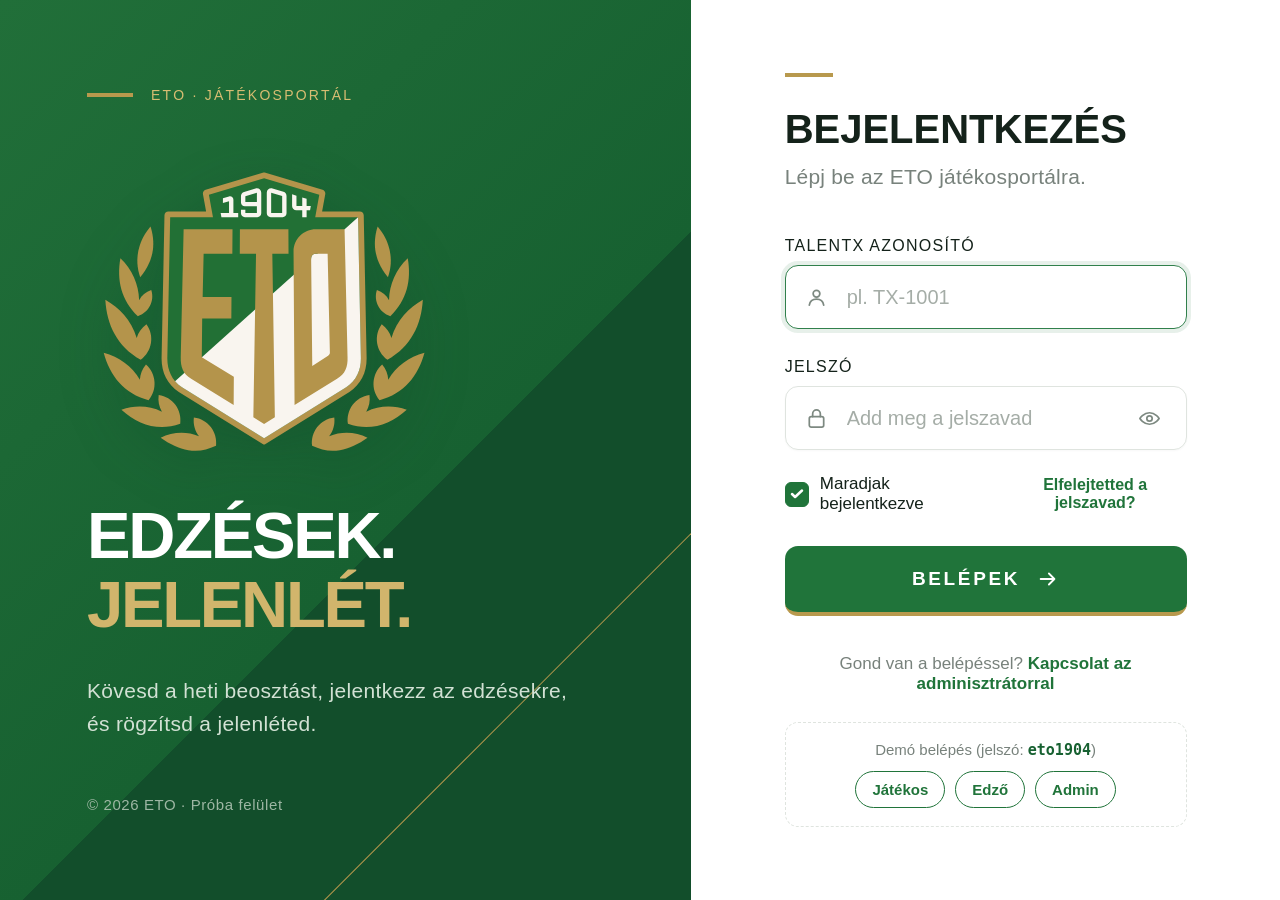
==== app.html @ d45798a1 "Add ETO player portal demo Static demo built on the provided login screen: TalentX login with player" ====
<!doctype html>
<html lang="hu">
  <head>
    <meta charset="utf-8" />
    <meta name="viewport" content="width=device-width, initial-scale=1" />
    <meta name="theme-color" content="#176131" />
    <title>ETO Játékosportál</title>
    <link rel="stylesheet" href="styles.css" />
    <link rel="stylesheet" href="app.css" />
  </head>
  <body class="app-body">
    <header class="topbar">
      <a class="topbar-brand" href="app.html">
        <img src="public/assets/eto-badge.svg" alt="ETO címer" />
        <span>JÁTÉKOSPORTÁL</span>
      </a>
      <div class="topbar-user">
        <div class="topbar-who">
          <strong id="user-name"></strong>
          <span id="user-role" class="role-chip"></span>
        </div>
        <button class="ghost-button" id="logout" type="button">Kijelentkezés</button>
      </div>
    </header>
    <main class="app-main" id="app"></main>
    <dialog class="feedback-dialog" id="feedback-dialog"></dialog>
    <div class="toast" id="toast" role="status" aria-live="polite"></div>
    <script src="data.js"></script>
    <script src="app.js"></script>
  </body>
</html>
---- styles.css ----
@font-face{font-family:FuturaDisplay;src:url("public/assets/fonts/futura-display-xbd.otf") format("opentype");font-weight:800;font-display:swap}
@font-face{font-family:FuturaDisplay;src:url("public/assets/fonts/futura-display-bold.otf") format("opentype");font-weight:700;font-display:swap}
@font-face{font-family:FuturaPT;src:url("public/assets/fonts/futura-pt-book.otf") format("opentype");font-weight:400;font-display:swap}
:root{font-family:FuturaPT,"Trebuchet MS",sans-serif;color:#14221a;background:#f5f5f0;font-synthesis:none;text-rendering:optimizeLegibility;--green:#176131;--green-bright:#20743a;--gold:#b8994d;--muted:#78827c;--line:#dfe4df}
*{box-sizing:border-box}body{margin:0;min-width:320px;min-height:100vh}.login-layout{display:grid;grid-template-columns:54% 46%;min-height:100vh;background:#fff}.brand-panel{position:relative;display:flex;flex-direction:column;justify-content:space-between;overflow:hidden;padding:clamp(34px,6.8vw,88px);color:white;background:linear-gradient(135deg,#216f39 0%,#176131 58%,#124e2b 58%);isolation:isolate}.brand-panel:after{position:absolute;z-index:-1;content:"";width:145%;height:1px;left:-15%;bottom:8%;background:var(--gold);transform:rotate(-45deg);transform-origin:center}.brand-top{display:flex;align-items:center;gap:18px;color:#d8bd72;font-family:FuturaDisplay,sans-serif;font-size:14px;letter-spacing:.16em}.gold-rule{display:block;width:46px;height:4px;background:var(--gold);flex:none}.brand-copy{margin:auto 0;max-width:690px}.crest{display:block;width:min(430px,73%);height:auto;max-height:380px;object-fit:contain;margin:0 0 24px -4px;filter:drop-shadow(0 14px 24px #103e2a44)}.brand-copy h1{margin:0;font-family:FuturaDisplay,sans-serif;font-weight:800;font-size:clamp(42px,5.1vw,76px);line-height:1.06;letter-spacing:-.035em}.brand-copy h1 span{color:#d1b56c}.brand-copy p{margin:36px 0 0;color:#d2e1d4;font-size:21px;line-height:1.55;letter-spacing:.015em}.brand-footer{color:#9eb7a4;font-size:15px;letter-spacing:.04em}.form-panel{display:flex;align-items:center;justify-content:center;padding:64px clamp(42px,7.3vw,140px);background:#fff}.form-wrap{width:min(100%,560px)}.form-wrap>.gold-rule{width:48px;height:4px;margin-bottom:30px}.form-wrap h2{margin:0;font-family:FuturaDisplay,sans-serif;font-size:40px;line-height:1.1;font-weight:800}.intro{margin:14px 0 48px;color:var(--muted);font-size:21px;letter-spacing:.01em}.form-wrap form>label:not(.remember){display:block;margin:0 0 10px;font-family:FuturaDisplay,sans-serif;font-size:16px;letter-spacing:.08em}.password-label{margin-top:29px!important}.input-shell{height:64px;display:flex;align-items:center;gap:17px;padding:0 19px;border:1.5px solid var(--line);border-radius:13px;box-shadow:0 1px 2px #13251a08;transition:border-color .18s,box-shadow .18s}.input-shell:focus-within,.input-shell.focused{border-color:#31804c;box-shadow:0 0 0 4px #2b7a411c}.field-icon,.visibility-toggle svg{width:23px;height:23px;fill:none;stroke:#7d8981;stroke-width:1.8;stroke-linecap:round;stroke-linejoin:round;flex:none}.input-shell input{width:100%;min-width:0;border:0;outline:0;background:transparent;color:#1b2a20;font:400 20px FuturaPT,sans-serif}.input-shell input::placeholder{color:#a5ada7}.visibility-toggle{display:grid;place-items:center;padding:6px;border:0;background:transparent;cursor:pointer}.visibility-toggle:hover svg{stroke:var(--green)}.options-row{display:flex;justify-content:space-between;align-items:center;gap:12px;margin:23px 0 31px}.remember{display:flex;align-items:center;gap:11px;cursor:pointer;font-size:17px}.remember input{position:absolute;width:1px;height:1px;opacity:0}.checkmark{display:grid;place-items:center;width:25px;height:25px;border-radius:6px;background:#fff;border:1.5px solid #cbd4cd}.remember input:checked+.checkmark{background:var(--green-bright);border-color:var(--green-bright)}.checkmark svg{width:16px;height:16px;fill:none;stroke:#fff;stroke-width:2.5;stroke-linecap:round;stroke-linejoin:round;opacity:0}.remember input:checked+.checkmark svg{opacity:1}.remember input:focus-visible+.checkmark{outline:3px solid #20743a55;outline-offset:2px}.text-link{padding:3px 0;color:var(--green-bright);font:700 16px FuturaPT,sans-serif;border:0;background:transparent;cursor:pointer}.text-link:hover,.support a:hover{text-decoration:underline}.submit-button{display:flex;align-items:center;justify-content:center;gap:17px;width:100%;min-height:70px;border:0;border-radius:13px;border-bottom:4px solid var(--gold);background:var(--green-bright);color:#fff;font:700 19px FuturaDisplay,sans-serif;letter-spacing:.14em;cursor:pointer;transition:filter .15s,transform .15s}.submit-button:hover{filter:brightness(1.07)}.submit-button:active{transform:translateY(2px)}.submit-button svg{width:22px;height:22px;fill:none;stroke:currentColor;stroke-width:2;stroke-linecap:round;stroke-linejoin:round}.support{margin:38px 0 0;text-align:center;color:var(--muted);font-size:17px}.support a{color:var(--green-bright);font-weight:700;text-decoration:none}.status-message{min-height:0;margin:0;color:var(--green);font-size:15px;text-align:center}.status-message:not(:empty){margin-top:15px}
@media(max-width:850px){.login-layout{display:flex;flex-direction:column;background:#f5f5f0}.brand-panel{height:365px;min-height:365px;align-items:center;justify-content:flex-start;padding:34px 20px;background:linear-gradient(135deg,#216f39 0%,#176131 57%,#124e2b 57%)}.brand-panel:after{bottom:-14%;left:-26%;width:160%}.brand-top,.brand-footer,.brand-copy h1,.brand-copy p{display:none}.brand-copy{margin:0;display:flex;justify-content:center;width:100%}.crest{width:min(255px,57vw);height:255px;margin:2px 0 0;object-fit:contain}.form-panel{position:relative;display:block;margin:-74px 20px 42px;padding:48px clamp(28px,7vw,68px) 42px;border-radius:28px;box-shadow:0 18px 52px #17271b16}.form-wrap{max-width:none}.form-wrap>.gold-rule{width:92px;height:5px;margin-bottom:40px}.form-wrap h2{font-size:48px}.intro{margin:16px 0 52px;font-size:clamp(18px,4.2vw,25px)}.form-wrap form>label:not(.remember){font-size:20px;margin-bottom:13px}.password-label{margin-top:41px!important}.input-shell{height:76px;border-radius:19px;padding:0 23px;gap:22px}.field-icon{width:28px;height:28px}.input-shell input{font-size:clamp(20px,4.5vw,26px)}.visibility-toggle svg{width:29px;height:29px}.options-row{margin:34px 0 42px}.remember{font-size:22px;gap:14px}.checkmark{width:32px;height:32px;border-radius:8px}.text-link{font-size:clamp(17px,4.4vw,23px)}.submit-button{min-height:82px;border-radius:21px;font-size:24px}.support{margin-top:47px;font-size:clamp(18px,4.4vw,24px)}}
@media(max-width:480px){.brand-panel{height:320px;min-height:320px}.crest{height:228px}.form-panel{margin:-55px 16px 28px;padding:36px 22px 34px;border-radius:26px}.form-wrap>.gold-rule{margin-bottom:31px}.form-wrap h2{font-size:42px}.intro{margin:12px 0 36px}.password-label{margin-top:32px!important}.input-shell{height:66px;padding:0 16px;gap:14px}.field-icon{width:24px;height:24px}.options-row{margin:27px 0 32px}.remember{font-size:18px;gap:10px}.checkmark{width:27px;height:27px}.submit-button{min-height:70px;font-size:21px}.support{margin-top:34px}.desktop-break{display:none}}
@media(prefers-reduced-motion:reduce){*,*:before,*:after{scroll-behavior:auto!important;transition:none!important}}
.brand-mobile-label{display:none}
@media(max-width:850px){.brand-mobile-label{display:block;margin-top:0;color:#d8bd72;font-family:FuturaDisplay,sans-serif;font-size:17px;letter-spacing:.18em}.crest{margin-bottom:8px}}
@media(max-width:480px){.options-row{flex-wrap:wrap}.remember{font-size:17px}.text-link{font-size:16px}}
.status-message.is-error{color:#b6412c}
.demo-box{margin-top:28px;padding:18px 20px;border:1.5px dashed var(--line);border-radius:13px;text-align:center}.demo-box p{margin:0 0 12px;font-size:15px;color:var(--muted)}.demo-box code{color:var(--green);font-weight:700}.demo-chips{display:flex;justify-content:center;gap:10px;flex-wrap:wrap}.demo-chips button{padding:9px 16px;border:1.5px solid var(--green-bright);border-radius:999px;background:#fff;color:var(--green-bright);font:700 15px FuturaPT,sans-serif;cursor:pointer}.demo-chips button:hover{background:var(--green-bright);color:#fff}
---- app.css ----
.app-body {
  background: #f5f5f0;
  color: #14221a;
}

/* Top bar */
.topbar {
  position: sticky;
  top: 0;
  z-index: 10;
  display: flex;
  align-items: center;
  justify-content: space-between;
  gap: 16px;
  padding: 10px clamp(16px, 4vw, 48px);
  background: linear-gradient(135deg, #216f39 0%, #176131 70%, #124e2b 70%);
  border-bottom: 3px solid var(--gold);
  color: #fff;
}
.topbar-brand {
  display: flex;
  align-items: center;
  gap: 12px;
  color: #d8bd72;
  font-family: FuturaDisplay, sans-serif;
  font-size: 14px;
  letter-spacing: 0.16em;
  text-decoration: none;
}
.topbar-brand img {
  width: 54px;
  height: auto;
}
.topbar-user {
  display: flex;
  align-items: center;
  gap: 16px;
}
.topbar-who {
  text-align: right;
}
.topbar-who strong {
  display: block;
  font-size: 16px;
}
.role-chip {
  display: inline-block;
  margin-top: 3px;
  padding: 2px 9px;
  border-radius: 999px;
  background: #ffffff1f;
  color: #e9d9a8;
  font-size: 12px;
  letter-spacing: 0.08em;
  text-transform: uppercase;
}
.ghost-button {
  padding: 8px 14px;
  border: 1.5px solid #ffffff59;
  border-radius: 10px;
  background: transparent;
  color: #fff;
  font: 700 14px FuturaPT, sans-serif;
  cursor: pointer;
}
.ghost-button:hover {
  background: #ffffff1a;
}

/* Page */
.app-main {
  max-width: 1040px;
  margin: 0 auto;
  padding: 36px clamp(16px, 4vw, 40px) 48px;
}
.page-head h1 {
  margin: 16px 0 6px;
  font-family: FuturaDisplay, sans-serif;
  font-size: clamp(30px, 4vw, 42px);
  font-weight: 800;
  letter-spacing: -0.02em;
}
.page-head p {
  margin: 0;
  color: var(--muted);
  font-size: 18px;
}
.tiles {
  display: grid;
  grid-template-columns: repeat(3, 1fr);
  gap: 12px;
  margin: 28px 0 8px;
}
.tile {
  padding: 16px 18px;
  border: 1.5px solid var(--line);
  border-radius: 14px;
  background: #fff;
}
.tile span {
  display: block;
  color: var(--muted);
  font-size: 14px;
}
.tile strong {
  display: block;
  margin-top: 4px;
  font-family: FuturaDisplay, sans-serif;
  font-size: 24px;
  color: var(--green);
}
.notice {
  display: flex;
  align-items: center;
  gap: 12px;
  margin: 18px 0 0;
  color: var(--muted);
  font-size: 15px;
}
.notice .gold-rule {
  width: 24px;
  height: 3px;
}
.day-group h2 {
  margin: 32px 0 12px;
  color: var(--green);
  font-family: FuturaDisplay, sans-serif;
  font-size: 14px;
  letter-spacing: 0.12em;
  text-transform: uppercase;
}
.empty {
  margin: 8px 0;
  color: var(--muted);
}
.app-footer {
  margin-top: 48px;
  color: var(--muted);
  font-size: 14px;
  text-align: center;
}
.app-footer .text-link {
  font-size: 14px;
}

/* Training cards */
.training-card,
.staff-card summary {
  display: grid;
  grid-template-columns: 72px 1fr auto;
  gap: 18px;
  align-items: center;
}
.training-card,
.staff-card {
  margin-bottom: 12px;
  padding: 16px 20px;
  border: 1.5px solid var(--line);
  border-radius: 16px;
  background: #fff;
}
.training-card.is-live,
.staff-card.is-live {
  border-color: #31804c;
  box-shadow: 0 0 0 4px #2b7a411c;
}
.training-card.is-past {
  background: #fbfbf8;
}
.tc-time strong {
  display: block;
  font-family: FuturaDisplay, sans-serif;
  font-size: 22px;
}
.tc-time span {
  color: var(--muted);
  font-size: 15px;
}
.tc-body {
  min-width: 0;
}
.tc-body h3 {
  margin: 0;
  font-family: FuturaDisplay, sans-serif;
  font-size: 18px;
}
.tc-body p {
  margin: 3px 0 0;
  color: var(--muted);
  font-size: 15px;
}
.tc-body .tc-note {
  color: var(--green);
  font-weight: 700;
}
.tc-body .tc-note.is-gold {
  color: #8a6d22;
}
.live-dot {
  display: inline-flex;
  align-items: center;
  gap: 6px;
  margin-left: 6px;
  color: #c0392b;
  font: 700 12px FuturaPT, sans-serif;
  letter-spacing: 0.08em;
  text-transform: uppercase;
  vertical-align: middle;
}
.live-dot::before {
  content: "";
  width: 8px;
  height: 8px;
  border-radius: 50%;
  background: currentColor;
  animation: pulse 1.4s infinite;
}
@keyframes pulse {
  50% {
    opacity: 0.3;
  }
}

/* Buttons & chips */
.btn {
  display: inline-flex;
  align-items: center;
  justify-content: center;
  gap: 8px;
  min-height: 46px;
  padding: 0 20px;
  border: 0;
  border-bottom: 3px solid var(--gold);
  border-radius: 12px;
  background: var(--green-bright);
  color: #fff;
  font: 700 14px FuturaDisplay, sans-serif;
  letter-spacing: 0.12em;
  white-space: nowrap;
  cursor: pointer;
}
.btn:hover {
  filter: brightness(1.07);
}
.btn-secondary {
  border: 1.5px solid var(--green-bright);
  background: #fff;
  color: var(--green-bright);
}
.btn:disabled {
  border-bottom-color: #d3d9d4;
  background: #e7ebe7;
  color: #8c968f;
  cursor: not-allowed;
  filter: none;
}
.chip {
  display: inline-flex;
  align-items: center;
  gap: 6px;
  padding: 5px 12px;
  border-radius: 999px;
  background: #eaf3ec;
  color: var(--green);
  font-size: 14px;
  font-weight: 700;
  white-space: nowrap;
}
.chip-muted {
  background: #f0f0ec;
  color: var(--muted);
}
.chip-gold {
  background: #f6efdb;
  color: #8a6d22;
}
.chip-red {
  background: #fbe9e5;
  color: #b6412c;
}
.chip-live {
  background: #20743a;
  color: #fff;
}

/* Staff cards */
.staff-card {
  padding: 0;
}
.staff-card summary {
  grid-template-columns: 72px 1fr auto 22px;
  padding: 16px 20px;
  cursor: pointer;
  list-style: none;
}
.staff-card summary::-webkit-details-marker {
  display: none;
}
.chevron {
  width: 22px;
  height: 22px;
  fill: none;
  stroke: var(--muted);
  stroke-width: 2;
  stroke-linecap: round;
  stroke-linejoin: round;
  transition: transform 0.2s;
}
.staff-card[open] .chevron {
  transform: rotate(180deg);
}
.sc-stats {
  display: flex;
  align-items: center;
  gap: 16px;
  color: var(--muted);
  font-size: 15px;
}
.sc-stat {
  display: inline-flex;
  align-items: center;
  gap: 6px;
  white-space: nowrap;
}
.sc-stat strong {
  color: #14221a;
}
.team-tag {
  display: inline-block;
  margin-right: 8px;
  padding: 1px 8px;
  border-radius: 6px;
  background: #f6efdb;
  color: #8a6d22;
  font-size: 13px;
  font-weight: 700;
}
.sc-detail {
  display: grid;
  grid-template-columns: 1fr 1.3fr;
  gap: 28px;
  padding: 4px 20px 20px;
  border-top: 1.5px solid var(--line);
}
.sc-detail h4 {
  margin: 18px 0 10px;
  font-family: FuturaDisplay, sans-serif;
  font-size: 13px;
  letter-spacing: 0.1em;
  text-transform: uppercase;
}
.roster,
.comments,
.uploads {
  margin: 0;
  padding: 0;
  list-style: none;
}
.roster li {
  display: flex;
  align-items: center;
  justify-content: space-between;
  gap: 10px;
  padding: 7px 0;
  border-bottom: 1px solid #eef0ec;
  font-size: 15px;
}
.roster .chip {
  font-size: 13px;
  padding: 3px 10px;
}
.avg-list {
  display: grid;
  gap: 10px;
  margin-bottom: 16px;
}
.avg-row {
  display: grid;
  grid-template-columns: 1fr 90px 110px;
  gap: 10px;
  align-items: center;
  font-size: 14px;
}
.avg-row strong {
  font-size: 13px;
  color: var(--green);
}
.avg-bar {
  height: 8px;
  border-radius: 99px;
  background: #eef0ec;
  overflow: hidden;
}
.avg-bar i {
  display: block;
  height: 100%;
  border-radius: inherit;
  background: var(--green-bright);
}
.comment {
  display: flex;
  gap: 12px;
  padding: 10px 0;
  border-top: 1px solid #eef0ec;
  font-size: 15px;
}
.comment span {
  color: var(--muted);
  font-size: 13px;
}
.comment p {
  margin: 4px 0 0;
}

/* Faces */
.face .eye {
  fill: var(--face-fg);
  transition: rx 0.25s, ry 0.25s, fill 0.25s;
}
.face .mouth {
  fill: none;
  stroke: var(--face-fg);
  stroke-width: 9;
  stroke-linecap: round;
  transition: d 0.25s, stroke 0.25s;
}
.face-xs {
  width: 30px;
  height: 21px;
  flex: none;
}
.face-lg {
  width: min(220px, 60vw);
  height: auto;
}

/* Feedback dialog */
.feedback-dialog {
  width: min(440px, calc(100vw - 24px));
  max-height: calc(100vh - 24px);
  padding: 0;
  border: 0;
  border-radius: 28px;
  background: var(--mood-bg, #fff);
  color: #14221a;
  box-shadow: 0 30px 80px #0f2a1a40;
  transition: background 0.3s;
}
.feedback-dialog::backdrop {
  background: #0f2a1a99;
}
.fb-form {
  display: flex;
  flex-direction: column;
  gap: 16px;
  padding: 22px 26px 26px;
}
.fb-top {
  display: flex;
  align-items: center;
  gap: 10px;
  color: #3e4b43;
  font-size: 15px;
}
.fb-close {
  display: grid;
  place-items: center;
  padding: 4px;
  border: 0;
  background: transparent;
  cursor: pointer;
}
.fb-close svg {
  width: 22px;
  height: 22px;
  fill: none;
  stroke: currentColor;
  stroke-width: 2;
  stroke-linecap: round;
  stroke-linejoin: round;
}
.fb-form h2 {
  margin: 4px 0 0;
  font-family: FuturaDisplay, sans-serif;
  font-size: 32px;
  font-weight: 800;
  line-height: 1.1;
  text-align: center;
}
.fb-face {
  display: grid;
  justify-items: center;
}
.fb-mood-label {
  margin: 4px 0 0;
  color: var(--mood-fg);
  font-family: FuturaDisplay, sans-serif;
  font-size: 24px;
  transition: color 0.25s;
}
.fb-question {
  display: grid;
  gap: 6px;
  font-size: 15px;
}
.fb-question output {
  color: var(--green);
  font-weight: 700;
  font-size: 14px;
}
.fb-form textarea {
  width: 100%;
  padding: 12px 14px;
  border: 1.5px solid #00000014;
  border-radius: 12px;
  background: #ffffffcc;
  font: 400 16px FuturaPT, sans-serif;
  resize: vertical;
}
.fb-anon {
  display: flex;
  align-items: center;
  gap: 10px;
  font-size: 15px;
  cursor: pointer;
}
.fb-anon input {
  width: 18px;
  height: 18px;
  accent-color: var(--green-bright);
}
.fb-form .submit-button {
  min-height: 60px;
  font-size: 17px;
  border-radius: 14px;
}
.fb-deadline {
  margin: -6px 0 0;
  color: #5d6a62;
  font-size: 13px;
  text-align: center;
}

/* Range slider */
.range {
  --range-fg: var(--mood-fg, var(--green-bright));
  width: 100%;
  height: 30px;
  margin: 0;
  background: transparent;
  appearance: none;
  -webkit-appearance: none;
}
.fb-question .range {
  --range-fg: var(--green-bright);
}
.range::-webkit-slider-runnable-track {
  height: 8px;
  border-radius: 99px;
  background: #ffffffd9;
  box-shadow: inset 0 0 0 1px #0000000f;
}
.range::-moz-range-track {
  height: 8px;
  border-radius: 99px;
  background: #ffffffd9;
}
.range::-webkit-slider-thumb {
  width: 28px;
  height: 28px;
  margin-top: -10px;
  border: 4px solid #fff;
  border-radius: 50%;
  background: var(--range-fg);
  box-shadow: 0 2px 8px #0003;
  -webkit-appearance: none;
  transition: background 0.25s;
}
.range::-moz-range-thumb {
  width: 20px;
  height: 20px;
  border: 4px solid #fff;
  border-radius: 50%;
  background: var(--range-fg);
  box-shadow: 0 2px 8px #0003;
}

/* Admin */
.tabs {
  display: flex;
  gap: 6px;
  margin: 28px 0 0;
  border-bottom: 1.5px solid var(--line);
  overflow-x: auto;
}
.tab {
  padding: 12px 16px;
  border: 0;
  border-bottom: 3px solid transparent;
  margin-bottom: -1.5px;
  background: transparent;
  color: var(--muted);
  font: 700 15px FuturaPT, sans-serif;
  white-space: nowrap;
  cursor: pointer;
}
.tab[aria-selected="true"] {
  border-bottom-color: var(--gold);
  color: var(--green);
}
.filter-row {
  margin: 20px 0 -8px;
}
.filter-row label {
  display: inline-flex;
  align-items: center;
  gap: 10px;
  color: var(--muted);
  font-size: 15px;
}
.filter-row select,
.add-user input,
.add-user select {
  height: 42px;
  padding: 0 12px;
  border: 1.5px solid var(--line);
  border-radius: 10px;
  background: #fff;
  color: #14221a;
  font: 400 16px FuturaPT, sans-serif;
}
.panel {
  margin-top: 24px;
  padding: 22px 24px;
  border: 1.5px solid var(--line);
  border-radius: 16px;
  background: #fff;
}
.panel h2 {
  margin: 0 0 6px;
  font-family: FuturaDisplay, sans-serif;
  font-size: 20px;
}
.panel-intro {
  margin: 0 0 16px;
  color: var(--muted);
  font-size: 15px;
  line-height: 1.5;
}
.panel code,
.user-table code {
  color: var(--green);
  font-weight: 700;
}
.table-wrap {
  overflow-x: auto;
}
.user-table {
  width: 100%;
  border-collapse: collapse;
  font-size: 15px;
}
.user-table th {
  padding: 8px 10px;
  color: var(--muted);
  font-size: 13px;
  font-weight: 700;
  letter-spacing: 0.06em;
  text-align: left;
  text-transform: uppercase;
}
.user-table td {
  padding: 10px;
  border-top: 1px solid #eef0ec;
  white-space: nowrap;
}
.switch {
  display: inline-flex;
  align-items: center;
  gap: 8px;
  padding: 0;
  border: 0;
  background: transparent;
  color: var(--muted);
  font: 700 14px FuturaPT, sans-serif;
  cursor: pointer;
}
.switch span {
  position: relative;
  width: 38px;
  height: 22px;
  border-radius: 99px;
  background: #cfd6d1;
  transition: background 0.2s;
}
.switch span::after {
  content: "";
  position: absolute;
  top: 3px;
  left: 3px;
  width: 16px;
  height: 16px;
  border-radius: 50%;
  background: #fff;
  transition: transform 0.2s;
}
.switch[aria-checked="true"] {
  color: var(--green);
}
.switch[aria-checked="true"] span {
  background: var(--green-bright);
}
.switch[aria-checked="true"] span::after {
  transform: translateX(16px);
}
.switch:disabled {
  opacity: 0.5;
  cursor: not-allowed;
}
.add-user {
  display: grid;
  grid-template-columns: repeat(4, 1fr) auto;
  gap: 12px;
  align-items: end;
  margin: 10px 0 12px;
}
.add-user label {
  display: grid;
  gap: 6px;
  color: var(--muted);
  font-size: 14px;
}
.add-user input,
.add-user select {
  width: 100%;
  min-width: 0;
}
.dropzone {
  position: relative;
  display: grid;
  gap: 4px;
  justify-items: center;
  margin-bottom: 14px;
  padding: 28px 16px;
  border: 2px dashed #c9d3cb;
  border-radius: 14px;
  background: #f8faf7;
  text-align: center;
  cursor: pointer;
}
.dropzone:hover {
  border-color: var(--green-bright);
}
.dropzone input {
  position: absolute;
  inset: 0;
  opacity: 0;
  cursor: pointer;
}
.dropzone strong {
  color: var(--green-bright);
  font-size: 17px;
}
.dropzone span {
  color: var(--muted);
  font-size: 14px;
}
.upload-result {
  margin: 14px 0 0;
  color: var(--green);
  font-weight: 700;
}
.upload-result.is-error {
  color: #b6412c;
}
.uploads li {
  display: flex;
  justify-content: space-between;
  gap: 12px;
  padding: 10px 0;
  border-top: 1px solid #eef0ec;
  font-size: 15px;
}
.uploads li span {
  color: var(--muted);
}

/* Toast */
.toast {
  position: fixed;
  left: 50%;
  bottom: 24px;
  z-index: 20;
  padding: 12px 20px;
  border-radius: 12px;
  border-bottom: 3px solid var(--gold);
  background: #14221a;
  color: #fff;
  font-size: 15px;
  opacity: 0;
  pointer-events: none;
  transform: translate(-50%, 12px);
  transition: opacity 0.2s, transform 0.2s;
}
.toast.is-visible {
  opacity: 1;
  transform: translate(-50%, 0);
}

@media (max-width: 760px) {
  .topbar-brand span,
  .topbar-who .role-chip {
    display: none;
  }
  .topbar-brand img {
    width: 44px;
  }
  .tiles {
    grid-template-columns: 1fr 1fr;
  }
  .tiles .tile:first-child {
    grid-column: 1 / -1;
  }
  .training-card {
    grid-template-columns: 60px 1fr;
  }
  .tc-action {
    grid-column: 1 / -1;
  }
  .tc-action .btn {
    width: 100%;
  }
  .staff-card summary {
    grid-template-columns: 60px 1fr 22px;
  }
  .sc-stats {
    grid-column: 1 / -1;
    grid-row: 2;
    flex-wrap: wrap;
    gap: 10px 14px;
  }
  .sc-detail {
    grid-template-columns: 1fr;
    gap: 0;
  }
  .avg-row {
    grid-template-columns: 1fr 70px;
  }
  .avg-row strong {
    grid-column: 2;
  }
  .add-user {
    grid-template-columns: 1fr;
  }
  .uploads li {
    flex-direction: column;
    gap: 2px;
  }
}
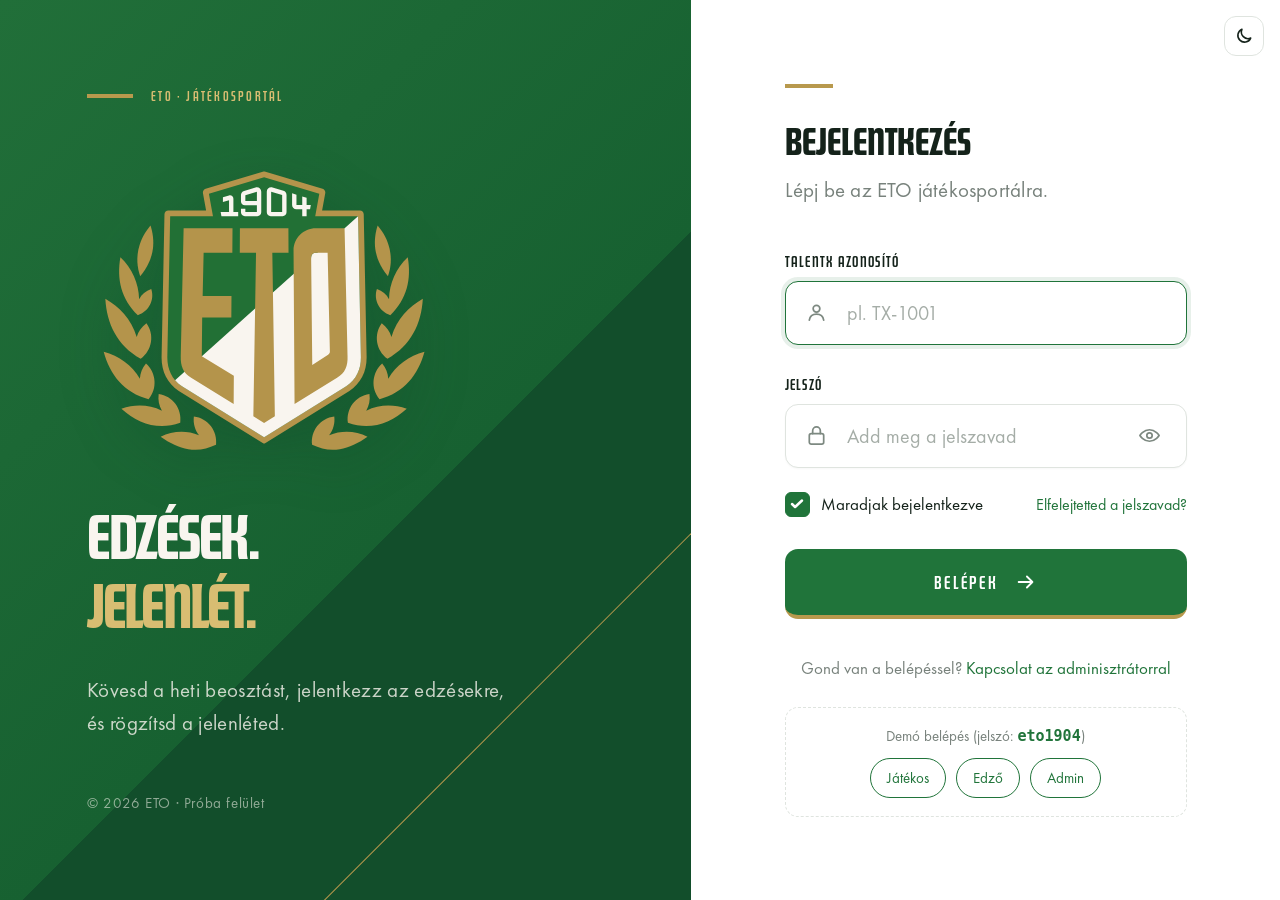
==== commit 54de0252: "Add brand fonts, three-color palette and dark mode - Add FuturaDisplay (800/700) and FuturaPT (400) " ====
--- a/app.html
+++ b/app.html
@@ -7,6 +7,7 @@
     <title>ETO Játékosportál</title>
     <link rel="stylesheet" href="styles.css" />
     <link rel="stylesheet" href="app.css" />
+    <script src="theme.js"></script>
   </head>
   <body class="app-body">
     <header class="topbar">
@@ -19,6 +20,7 @@
           <strong id="user-name"></strong>
           <span id="user-role" class="role-chip"></span>
         </div>
+        <button class="theme-toggle topbar-toggle" type="button" data-theme-toggle aria-label="Sötét mód"></button>
         <button class="ghost-button" id="logout" type="button">Kijelentkezés</button>
       </div>
     </header>
--- a/styles.css
+++ b/styles.css
@@ -1,13 +1,56 @@
 @font-face{font-family:FuturaDisplay;src:url("public/assets/fonts/futura-display-xbd.otf") format("opentype");font-weight:800;font-display:swap}
 @font-face{font-family:FuturaDisplay;src:url("public/assets/fonts/futura-display-bold.otf") format("opentype");font-weight:700;font-display:swap}
 @font-face{font-family:FuturaPT;src:url("public/assets/fonts/futura-pt-book.otf") format("opentype");font-weight:400;font-display:swap}
-:root{font-family:FuturaPT,"Trebuchet MS",sans-serif;color:#14221a;background:#f5f5f0;font-synthesis:none;text-rendering:optimizeLegibility;--green:#176131;--green-bright:#20743a;--gold:#b8994d;--muted:#78827c;--line:#dfe4df}
-*{box-sizing:border-box}body{margin:0;min-width:320px;min-height:100vh}.login-layout{display:grid;grid-template-columns:54% 46%;min-height:100vh;background:#fff}.brand-panel{position:relative;display:flex;flex-direction:column;justify-content:space-between;overflow:hidden;padding:clamp(34px,6.8vw,88px);color:white;background:linear-gradient(135deg,#216f39 0%,#176131 58%,#124e2b 58%);isolation:isolate}.brand-panel:after{position:absolute;z-index:-1;content:"";width:145%;height:1px;left:-15%;bottom:8%;background:var(--gold);transform:rotate(-45deg);transform-origin:center}.brand-top{display:flex;align-items:center;gap:18px;color:#d8bd72;font-family:FuturaDisplay,sans-serif;font-size:14px;letter-spacing:.16em}.gold-rule{display:block;width:46px;height:4px;background:var(--gold);flex:none}.brand-copy{margin:auto 0;max-width:690px}.crest{display:block;width:min(430px,73%);height:auto;max-height:380px;object-fit:contain;margin:0 0 24px -4px;filter:drop-shadow(0 14px 24px #103e2a44)}.brand-copy h1{margin:0;font-family:FuturaDisplay,sans-serif;font-weight:800;font-size:clamp(42px,5.1vw,76px);line-height:1.06;letter-spacing:-.035em}.brand-copy h1 span{color:#d1b56c}.brand-copy p{margin:36px 0 0;color:#d2e1d4;font-size:21px;line-height:1.55;letter-spacing:.015em}.brand-footer{color:#9eb7a4;font-size:15px;letter-spacing:.04em}.form-panel{display:flex;align-items:center;justify-content:center;padding:64px clamp(42px,7.3vw,140px);background:#fff}.form-wrap{width:min(100%,560px)}.form-wrap>.gold-rule{width:48px;height:4px;margin-bottom:30px}.form-wrap h2{margin:0;font-family:FuturaDisplay,sans-serif;font-size:40px;line-height:1.1;font-weight:800}.intro{margin:14px 0 48px;color:var(--muted);font-size:21px;letter-spacing:.01em}.form-wrap form>label:not(.remember){display:block;margin:0 0 10px;font-family:FuturaDisplay,sans-serif;font-size:16px;letter-spacing:.08em}.password-label{margin-top:29px!important}.input-shell{height:64px;display:flex;align-items:center;gap:17px;padding:0 19px;border:1.5px solid var(--line);border-radius:13px;box-shadow:0 1px 2px #13251a08;transition:border-color .18s,box-shadow .18s}.input-shell:focus-within,.input-shell.focused{border-color:#31804c;box-shadow:0 0 0 4px #2b7a411c}.field-icon,.visibility-toggle svg{width:23px;height:23px;fill:none;stroke:#7d8981;stroke-width:1.8;stroke-linecap:round;stroke-linejoin:round;flex:none}.input-shell input{width:100%;min-width:0;border:0;outline:0;background:transparent;color:#1b2a20;font:400 20px FuturaPT,sans-serif}.input-shell input::placeholder{color:#a5ada7}.visibility-toggle{display:grid;place-items:center;padding:6px;border:0;background:transparent;cursor:pointer}.visibility-toggle:hover svg{stroke:var(--green)}.options-row{display:flex;justify-content:space-between;align-items:center;gap:12px;margin:23px 0 31px}.remember{display:flex;align-items:center;gap:11px;cursor:pointer;font-size:17px}.remember input{position:absolute;width:1px;height:1px;opacity:0}.checkmark{display:grid;place-items:center;width:25px;height:25px;border-radius:6px;background:#fff;border:1.5px solid #cbd4cd}.remember input:checked+.checkmark{background:var(--green-bright);border-color:var(--green-bright)}.checkmark svg{width:16px;height:16px;fill:none;stroke:#fff;stroke-width:2.5;stroke-linecap:round;stroke-linejoin:round;opacity:0}.remember input:checked+.checkmark svg{opacity:1}.remember input:focus-visible+.checkmark{outline:3px solid #20743a55;outline-offset:2px}.text-link{padding:3px 0;color:var(--green-bright);font:700 16px FuturaPT,sans-serif;border:0;background:transparent;cursor:pointer}.text-link:hover,.support a:hover{text-decoration:underline}.submit-button{display:flex;align-items:center;justify-content:center;gap:17px;width:100%;min-height:70px;border:0;border-radius:13px;border-bottom:4px solid var(--gold);background:var(--green-bright);color:#fff;font:700 19px FuturaDisplay,sans-serif;letter-spacing:.14em;cursor:pointer;transition:filter .15s,transform .15s}.submit-button:hover{filter:brightness(1.07)}.submit-button:active{transform:translateY(2px)}.submit-button svg{width:22px;height:22px;fill:none;stroke:currentColor;stroke-width:2;stroke-linecap:round;stroke-linejoin:round}.support{margin:38px 0 0;text-align:center;color:var(--muted);font-size:17px}.support a{color:var(--green-bright);font-weight:700;text-decoration:none}.status-message{min-height:0;margin:0;color:var(--green);font-size:15px;text-align:center}.status-message:not(:empty){margin-top:15px}
-@media(max-width:850px){.login-layout{display:flex;flex-direction:column;background:#f5f5f0}.brand-panel{height:365px;min-height:365px;align-items:center;justify-content:flex-start;padding:34px 20px;background:linear-gradient(135deg,#216f39 0%,#176131 57%,#124e2b 57%)}.brand-panel:after{bottom:-14%;left:-26%;width:160%}.brand-top,.brand-footer,.brand-copy h1,.brand-copy p{display:none}.brand-copy{margin:0;display:flex;justify-content:center;width:100%}.crest{width:min(255px,57vw);height:255px;margin:2px 0 0;object-fit:contain}.form-panel{position:relative;display:block;margin:-74px 20px 42px;padding:48px clamp(28px,7vw,68px) 42px;border-radius:28px;box-shadow:0 18px 52px #17271b16}.form-wrap{max-width:none}.form-wrap>.gold-rule{width:92px;height:5px;margin-bottom:40px}.form-wrap h2{font-size:48px}.intro{margin:16px 0 52px;font-size:clamp(18px,4.2vw,25px)}.form-wrap form>label:not(.remember){font-size:20px;margin-bottom:13px}.password-label{margin-top:41px!important}.input-shell{height:76px;border-radius:19px;padding:0 23px;gap:22px}.field-icon{width:28px;height:28px}.input-shell input{font-size:clamp(20px,4.5vw,26px)}.visibility-toggle svg{width:29px;height:29px}.options-row{margin:34px 0 42px}.remember{font-size:22px;gap:14px}.checkmark{width:32px;height:32px;border-radius:8px}.text-link{font-size:clamp(17px,4.4vw,23px)}.submit-button{min-height:82px;border-radius:21px;font-size:24px}.support{margin-top:47px;font-size:clamp(18px,4.4vw,24px)}}
+
+/* Brand palette: ETO green, gold and cream. Everything else is a tint or neutral of these. */
+:root{
+  --green:#176131;--green-bright:#20743a;--green-deep:#124e2b;--gold:#b8994d;--gold-light:#d8bd72;--cream:#f9f5ef;
+  color-scheme:light;
+  --bg:#f5f5f0;--surface:#fff;--surface-2:#fbfbf8;--text:#14221a;--muted:#78827c;
+  --line:#dfe4df;--line-soft:#eef0ec;--line-strong:#cbd4cd;
+  --accent:#20743a;--accent-text:#20743a;--focus-ring:#2b7a411c;
+  --tint-green:#eaf3ec;--tint-gold:#f6efdb;--gold-text:#8a6d22;--neutral-chip:#f0f0ec;
+  --input-bg:#fff;--placeholder:#a5ada7;--icon:#7d8981;
+  --disabled-bg:#e7ebe7;--disabled-text:#8c968f;--disabled-border:#d3d9d4;
+  --range-track:#ffffffd9;--thumb-ring:#fff;--toast-bg:#14221a;--toast-text:#fff;--shadow:#17271b16;
+  --tone-gold:#b8994d;--tone-green:#20743a;--tone-gold-bg:#f8f1de;--tone-green-bg:#e2efe4;
+}
+@media (prefers-color-scheme:dark){
+  :root:not([data-theme="light"]){
+    color-scheme:dark;
+    --bg:#0c1a11;--surface:#132619;--surface-2:#0f2015;--text:#f3eee4;--muted:#9aab9f;
+    --line:#26402e;--line-soft:#1c3223;--line-strong:#36553f;
+    --accent:#2c8a48;--accent-text:#8cc79b;--focus-ring:#2c8a4840;
+    --tint-green:#1b3a25;--tint-gold:#332c1a;--gold-text:#d8bd72;--neutral-chip:#1c2f22;
+    --input-bg:#0f2015;--placeholder:#6d8274;--icon:#8a9e90;
+    --disabled-bg:#1c2f22;--disabled-text:#6d8274;--disabled-border:#26402e;
+    --range-track:#ffffff26;--thumb-ring:#f3eee4;--toast-bg:#f3eee4;--toast-text:#0c1a11;--shadow:#00000066;
+    --tone-gold:#d8bd72;--tone-green:#5fae75;--tone-gold-bg:#2a2416;--tone-green-bg:#12301d;
+  }
+}
+:root[data-theme="dark"]{
+  color-scheme:dark;
+  --bg:#0c1a11;--surface:#132619;--surface-2:#0f2015;--text:#f3eee4;--muted:#9aab9f;
+  --line:#26402e;--line-soft:#1c3223;--line-strong:#36553f;
+  --accent:#2c8a48;--accent-text:#8cc79b;--focus-ring:#2c8a4840;
+  --tint-green:#1b3a25;--tint-gold:#332c1a;--gold-text:#d8bd72;--neutral-chip:#1c2f22;
+  --input-bg:#0f2015;--placeholder:#6d8274;--icon:#8a9e90;
+  --disabled-bg:#1c2f22;--disabled-text:#6d8274;--disabled-border:#26402e;
+  --range-track:#ffffff26;--thumb-ring:#f3eee4;--toast-bg:#f3eee4;--toast-text:#0c1a11;--shadow:#00000066;
+  --tone-gold:#d8bd72;--tone-green:#5fae75;--tone-gold-bg:#2a2416;--tone-green-bg:#12301d;
+}
+
+:root{font-family:FuturaPT,"Trebuchet MS",sans-serif;color:var(--text);background:var(--bg);font-synthesis:none;text-rendering:optimizeLegibility}
+*{box-sizing:border-box}body{margin:0;min-width:320px;min-height:100vh;background:var(--bg);color:var(--text)}.login-layout{display:grid;grid-template-columns:54% 46%;min-height:100vh;background:var(--surface)}.brand-panel{position:relative;display:flex;flex-direction:column;justify-content:space-between;overflow:hidden;padding:clamp(34px,6.8vw,88px);color:var(--cream);background:linear-gradient(135deg,#216f39 0%,var(--green) 58%,var(--green-deep) 58%);isolation:isolate}.brand-panel:after{position:absolute;z-index:-1;content:"";width:145%;height:1px;left:-15%;bottom:8%;background:var(--gold);transform:rotate(-45deg);transform-origin:center}.brand-top{display:flex;align-items:center;gap:18px;color:var(--gold-light);font-family:FuturaDisplay,sans-serif;font-size:14px;letter-spacing:.16em}.gold-rule{display:block;width:46px;height:4px;background:var(--gold);flex:none}.brand-copy{margin:auto 0;max-width:690px}.crest{display:block;width:min(430px,73%);height:auto;max-height:380px;object-fit:contain;margin:0 0 24px -4px;filter:drop-shadow(0 14px 24px #103e2a44)}.brand-copy h1{margin:0;font-family:FuturaDisplay,sans-serif;font-weight:800;font-size:clamp(42px,5.1vw,76px);line-height:1.06;letter-spacing:-.035em}.brand-copy h1 span{color:var(--gold-light)}.brand-copy p{margin:36px 0 0;color:#f9f5efcc;font-size:21px;line-height:1.55;letter-spacing:.015em}.brand-footer{color:#f9f5ef8c;font-size:15px;letter-spacing:.04em}.form-panel{display:flex;align-items:center;justify-content:center;padding:64px clamp(42px,7.3vw,140px);background:var(--surface)}.form-wrap{width:min(100%,560px)}.form-wrap>.gold-rule{width:48px;height:4px;margin-bottom:30px}.form-wrap h2{margin:0;font-family:FuturaDisplay,sans-serif;font-size:40px;line-height:1.1;font-weight:800}.intro{margin:14px 0 48px;color:var(--muted);font-size:21px;letter-spacing:.01em}.form-wrap form>label:not(.remember){display:block;margin:0 0 10px;font-family:FuturaDisplay,sans-serif;font-size:16px;letter-spacing:.08em}.password-label{margin-top:29px!important}.input-shell{height:64px;display:flex;align-items:center;gap:17px;padding:0 19px;border:1.5px solid var(--line);border-radius:13px;background:var(--input-bg);box-shadow:0 1px 2px #13251a08;transition:border-color .18s,box-shadow .18s}.input-shell:focus-within{border-color:var(--accent);box-shadow:0 0 0 4px var(--focus-ring)}.field-icon,.visibility-toggle svg{width:23px;height:23px;fill:none;stroke:var(--icon);stroke-width:1.8;stroke-linecap:round;stroke-linejoin:round;flex:none}.input-shell input{width:100%;min-width:0;border:0;outline:0;background:transparent;color:var(--text);font:400 20px FuturaPT,sans-serif}.input-shell input::placeholder{color:var(--placeholder)}.visibility-toggle{display:grid;place-items:center;padding:6px;border:0;background:transparent;cursor:pointer}.visibility-toggle:hover svg{stroke:var(--accent-text)}.options-row{display:flex;justify-content:space-between;align-items:center;gap:12px;margin:23px 0 31px}.remember{display:flex;align-items:center;gap:11px;cursor:pointer;font-size:17px}.remember input{position:absolute;width:1px;height:1px;opacity:0}.checkmark{display:grid;place-items:center;width:25px;height:25px;border-radius:6px;background:var(--input-bg);border:1.5px solid var(--line-strong)}.remember input:checked+.checkmark{background:var(--green-bright);border-color:var(--green-bright)}.checkmark svg{width:16px;height:16px;fill:none;stroke:#fff;stroke-width:2.5;stroke-linecap:round;stroke-linejoin:round;opacity:0}.remember input:checked+.checkmark svg{opacity:1}.remember input:focus-visible+.checkmark{outline:3px solid var(--focus-ring);outline-offset:2px}.text-link{padding:3px 0;color:var(--accent-text);font:700 16px FuturaPT,sans-serif;border:0;background:transparent;cursor:pointer}.text-link:hover,.support a:hover{text-decoration:underline}.submit-button{display:flex;align-items:center;justify-content:center;gap:17px;width:100%;min-height:70px;border:0;border-radius:13px;border-bottom:4px solid var(--gold);background:var(--green-bright);color:#fff;font:700 19px FuturaDisplay,sans-serif;letter-spacing:.14em;cursor:pointer;transition:filter .15s,transform .15s}.submit-button:hover{filter:brightness(1.07)}.submit-button:active{transform:translateY(2px)}.submit-button svg{width:22px;height:22px;fill:none;stroke:currentColor;stroke-width:2;stroke-linecap:round;stroke-linejoin:round}.support{margin:38px 0 0;text-align:center;color:var(--muted);font-size:17px}.support a{color:var(--accent-text);font-weight:700;text-decoration:none}.status-message{min-height:0;margin:0;color:var(--accent-text);font-size:15px;text-align:center}.status-message:not(:empty){margin-top:15px}
+@media(max-width:850px){.login-layout{display:flex;flex-direction:column;background:var(--bg)}.brand-panel{height:365px;min-height:365px;align-items:center;justify-content:flex-start;padding:34px 20px;background:linear-gradient(135deg,#216f39 0%,var(--green) 57%,var(--green-deep) 57%)}.brand-panel:after{bottom:-14%;left:-26%;width:160%}.brand-top,.brand-footer,.brand-copy h1,.brand-copy p{display:none}.brand-copy{margin:0;display:flex;justify-content:center;width:100%}.crest{width:min(255px,57vw);height:255px;margin:2px 0 0;object-fit:contain}.form-panel{position:relative;display:block;margin:-74px 20px 42px;padding:48px clamp(28px,7vw,68px) 42px;border-radius:28px;box-shadow:0 18px 52px var(--shadow)}.form-wrap{max-width:none}.form-wrap>.gold-rule{width:92px;height:5px;margin-bottom:40px}.form-wrap h2{font-size:48px}.intro{margin:16px 0 52px;font-size:clamp(18px,4.2vw,25px)}.form-wrap form>label:not(.remember){font-size:20px;margin-bottom:13px}.password-label{margin-top:41px!important}.input-shell{height:76px;border-radius:19px;padding:0 23px;gap:22px}.field-icon{width:28px;height:28px}.input-shell input{font-size:clamp(20px,4.5vw,26px)}.visibility-toggle svg{width:29px;height:29px}.options-row{margin:34px 0 42px}.remember{font-size:22px;gap:14px}.checkmark{width:32px;height:32px;border-radius:8px}.text-link{font-size:clamp(17px,4.4vw,23px)}.submit-button{min-height:82px;border-radius:21px;font-size:24px}.support{margin-top:47px;font-size:clamp(18px,4.4vw,24px)}}
 @media(max-width:480px){.brand-panel{height:320px;min-height:320px}.crest{height:228px}.form-panel{margin:-55px 16px 28px;padding:36px 22px 34px;border-radius:26px}.form-wrap>.gold-rule{margin-bottom:31px}.form-wrap h2{font-size:42px}.intro{margin:12px 0 36px}.password-label{margin-top:32px!important}.input-shell{height:66px;padding:0 16px;gap:14px}.field-icon{width:24px;height:24px}.options-row{margin:27px 0 32px}.remember{font-size:18px;gap:10px}.checkmark{width:27px;height:27px}.submit-button{min-height:70px;font-size:21px}.support{margin-top:34px}.desktop-break{display:none}}
 @media(prefers-reduced-motion:reduce){*,*:before,*:after{scroll-behavior:auto!important;transition:none!important}}
 .brand-mobile-label{display:none}
-@media(max-width:850px){.brand-mobile-label{display:block;margin-top:0;color:#d8bd72;font-family:FuturaDisplay,sans-serif;font-size:17px;letter-spacing:.18em}.crest{margin-bottom:8px}}
+@media(max-width:850px){.brand-mobile-label{display:block;margin-top:0;color:var(--gold-light);font-family:FuturaDisplay,sans-serif;font-size:17px;letter-spacing:.18em}.crest{margin-bottom:8px}}
 @media(max-width:480px){.options-row{flex-wrap:wrap}.remember{font-size:17px}.text-link{font-size:16px}}
-.status-message.is-error{color:#b6412c}
-.demo-box{margin-top:28px;padding:18px 20px;border:1.5px dashed var(--line);border-radius:13px;text-align:center}.demo-box p{margin:0 0 12px;font-size:15px;color:var(--muted)}.demo-box code{color:var(--green);font-weight:700}.demo-chips{display:flex;justify-content:center;gap:10px;flex-wrap:wrap}.demo-chips button{padding:9px 16px;border:1.5px solid var(--green-bright);border-radius:999px;background:#fff;color:var(--green-bright);font:700 15px FuturaPT,sans-serif;cursor:pointer}.demo-chips button:hover{background:var(--green-bright);color:#fff}
+.status-message.is-error{color:var(--gold-text)}
+.demo-box{margin-top:28px;padding:18px 20px;border:1.5px dashed var(--line);border-radius:13px;text-align:center}.demo-box p{margin:0 0 12px;font-size:15px;color:var(--muted)}.demo-box code{color:var(--accent-text);font-weight:700}.demo-chips{display:flex;justify-content:center;gap:10px;flex-wrap:wrap}.demo-chips button{padding:9px 16px;border:1.5px solid var(--accent);border-radius:999px;background:transparent;color:var(--accent-text);font:700 15px FuturaPT,sans-serif;cursor:pointer}.demo-chips button:hover{background:var(--green-bright);border-color:var(--green-bright);color:#fff}
+
+/* Light / dark switch */
+.theme-toggle{display:grid;place-items:center;width:40px;height:40px;padding:0;border:1.5px solid var(--line);border-radius:12px;background:var(--surface);color:var(--text);cursor:pointer}.theme-toggle svg{width:20px;height:20px;fill:none;stroke:currentColor;stroke-width:1.9;stroke-linecap:round;stroke-linejoin:round}.theme-toggle:hover{border-color:var(--accent)}
+.theme-fab{position:fixed;top:16px;right:16px;z-index:5}
--- a/app.css
+++ b/app.css
@@ -1,6 +1,6 @@
 .app-body {
-  background: #f5f5f0;
-  color: #14221a;
+  background: var(--bg);
+  color: var(--text);
 }
 
 /* Top bar */
@@ -13,15 +13,15 @@
   justify-content: space-between;
   gap: 16px;
   padding: 10px clamp(16px, 4vw, 48px);
-  background: linear-gradient(135deg, #216f39 0%, #176131 70%, #124e2b 70%);
+  background: linear-gradient(135deg, #216f39 0%, var(--green) 70%, var(--green-deep) 70%);
   border-bottom: 3px solid var(--gold);
-  color: #fff;
+  color: var(--cream);
 }
 .topbar-brand {
   display: flex;
   align-items: center;
   gap: 12px;
-  color: #d8bd72;
+  color: var(--gold-light);
   font-family: FuturaDisplay, sans-serif;
   font-size: 14px;
   letter-spacing: 0.16em;
@@ -48,23 +48,23 @@
   margin-top: 3px;
   padding: 2px 9px;
   border-radius: 999px;
-  background: #ffffff1f;
-  color: #e9d9a8;
+  background: #f9f5ef1f;
+  color: var(--gold-light);
   font-size: 12px;
   letter-spacing: 0.08em;
   text-transform: uppercase;
 }
 .ghost-button {
   padding: 8px 14px;
-  border: 1.5px solid #ffffff59;
+  border: 1.5px solid #f9f5ef59;
   border-radius: 10px;
   background: transparent;
-  color: #fff;
+  color: var(--cream);
   font: 700 14px FuturaPT, sans-serif;
   cursor: pointer;
 }
 .ghost-button:hover {
-  background: #ffffff1a;
+  background: #f9f5ef1a;
 }
 
 /* Page */
@@ -95,7 +95,7 @@
   padding: 16px 18px;
   border: 1.5px solid var(--line);
   border-radius: 14px;
-  background: #fff;
+  background: var(--surface);
 }
 .tile span {
   display: block;
@@ -107,7 +107,7 @@
   margin-top: 4px;
   font-family: FuturaDisplay, sans-serif;
   font-size: 24px;
-  color: var(--green);
+  color: var(--accent-text);
 }
 .notice {
   display: flex;
@@ -123,7 +123,7 @@
 }
 .day-group h2 {
   margin: 32px 0 12px;
-  color: var(--green);
+  color: var(--accent-text);
   font-family: FuturaDisplay, sans-serif;
   font-size: 14px;
   letter-spacing: 0.12em;
@@ -157,15 +157,15 @@
   padding: 16px 20px;
   border: 1.5px solid var(--line);
   border-radius: 16px;
-  background: #fff;
+  background: var(--surface);
 }
 .training-card.is-live,
 .staff-card.is-live {
-  border-color: #31804c;
-  box-shadow: 0 0 0 4px #2b7a411c;
+  border-color: var(--accent);
+  box-shadow: 0 0 0 4px var(--focus-ring);
 }
 .training-card.is-past {
-  background: #fbfbf8;
+  background: var(--surface-2);
 }
 .tc-time strong {
   display: block;
@@ -190,18 +190,18 @@
   font-size: 15px;
 }
 .tc-body .tc-note {
-  color: var(--green);
+  color: var(--accent-text);
   font-weight: 700;
 }
 .tc-body .tc-note.is-gold {
-  color: #8a6d22;
+  color: var(--gold-text);
 }
 .live-dot {
   display: inline-flex;
   align-items: center;
   gap: 6px;
   margin-left: 6px;
-  color: #c0392b;
+  color: var(--gold-text);
   font: 700 12px FuturaPT, sans-serif;
   letter-spacing: 0.08em;
   text-transform: uppercase;
@@ -243,14 +243,14 @@
   filter: brightness(1.07);
 }
 .btn-secondary {
-  border: 1.5px solid var(--green-bright);
-  background: #fff;
-  color: var(--green-bright);
+  border: 1.5px solid var(--accent);
+  background: transparent;
+  color: var(--accent-text);
 }
 .btn:disabled {
-  border-bottom-color: #d3d9d4;
-  background: #e7ebe7;
-  color: #8c968f;
+  border-bottom-color: var(--disabled-border);
+  background: var(--disabled-bg);
+  color: var(--disabled-text);
   cursor: not-allowed;
   filter: none;
 }
@@ -260,26 +260,22 @@
   gap: 6px;
   padding: 5px 12px;
   border-radius: 999px;
-  background: #eaf3ec;
-  color: var(--green);
+  background: var(--tint-green);
+  color: var(--accent-text);
   font-size: 14px;
   font-weight: 700;
   white-space: nowrap;
 }
 .chip-muted {
-  background: #f0f0ec;
+  background: var(--neutral-chip);
   color: var(--muted);
 }
 .chip-gold {
-  background: #f6efdb;
-  color: #8a6d22;
-}
-.chip-red {
-  background: #fbe9e5;
-  color: #b6412c;
+  background: var(--tint-gold);
+  color: var(--gold-text);
 }
 .chip-live {
-  background: #20743a;
+  background: var(--green-bright);
   color: #fff;
 }
 
@@ -323,15 +319,15 @@
   white-space: nowrap;
 }
 .sc-stat strong {
-  color: #14221a;
+  color: var(--text);
 }
 .team-tag {
   display: inline-block;
   margin-right: 8px;
   padding: 1px 8px;
   border-radius: 6px;
-  background: #f6efdb;
-  color: #8a6d22;
+  background: var(--tint-gold);
+  color: var(--gold-text);
   font-size: 13px;
   font-weight: 700;
 }
@@ -362,7 +358,7 @@
   justify-content: space-between;
   gap: 10px;
   padding: 7px 0;
-  border-bottom: 1px solid #eef0ec;
+  border-bottom: 1px solid var(--line-soft);
   font-size: 15px;
 }
 .roster .chip {
@@ -383,25 +379,25 @@
 }
 .avg-row strong {
   font-size: 13px;
-  color: var(--green);
+  color: var(--accent-text);
 }
 .avg-bar {
   height: 8px;
   border-radius: 99px;
-  background: #eef0ec;
+  background: var(--line-soft);
   overflow: hidden;
 }
 .avg-bar i {
   display: block;
   height: 100%;
   border-radius: inherit;
-  background: var(--green-bright);
+  background: var(--accent);
 }
 .comment {
   display: flex;
   gap: 12px;
   padding: 10px 0;
-  border-top: 1px solid #eef0ec;
+  border-top: 1px solid var(--line-soft);
   font-size: 15px;
 }
 .comment span {
@@ -441,8 +437,8 @@
   padding: 0;
   border: 0;
   border-radius: 28px;
-  background: var(--mood-bg, #fff);
-  color: #14221a;
+  background: var(--mood-bg, var(--surface));
+  color: var(--text);
   box-shadow: 0 30px 80px #0f2a1a40;
   transition: background 0.3s;
 }
@@ -459,7 +455,7 @@
   display: flex;
   align-items: center;
   gap: 10px;
-  color: #3e4b43;
+  color: var(--muted);
   font-size: 15px;
 }
 .fb-close {
@@ -468,6 +464,7 @@
   padding: 4px;
   border: 0;
   background: transparent;
+  color: var(--text);
   cursor: pointer;
 }
 .fb-close svg {
@@ -504,16 +501,17 @@
   font-size: 15px;
 }
 .fb-question output {
-  color: var(--green);
+  color: var(--accent-text);
   font-weight: 700;
   font-size: 14px;
 }
 .fb-form textarea {
   width: 100%;
   padding: 12px 14px;
-  border: 1.5px solid #00000014;
+  border: 1.5px solid var(--line);
   border-radius: 12px;
-  background: #ffffffcc;
+  background: var(--input-bg);
+  color: var(--text);
   font: 400 16px FuturaPT, sans-serif;
   resize: vertical;
 }
@@ -536,14 +534,14 @@
 }
 .fb-deadline {
   margin: -6px 0 0;
-  color: #5d6a62;
+  color: var(--muted);
   font-size: 13px;
   text-align: center;
 }
 
 /* Range slider */
 .range {
-  --range-fg: var(--mood-fg, var(--green-bright));
+  --range-fg: var(--mood-fg, var(--accent));
   width: 100%;
   height: 30px;
   margin: 0;
@@ -552,24 +550,24 @@
   -webkit-appearance: none;
 }
 .fb-question .range {
-  --range-fg: var(--green-bright);
+  --range-fg: var(--accent);
 }
 .range::-webkit-slider-runnable-track {
   height: 8px;
   border-radius: 99px;
-  background: #ffffffd9;
+  background: var(--range-track);
   box-shadow: inset 0 0 0 1px #0000000f;
 }
 .range::-moz-range-track {
   height: 8px;
   border-radius: 99px;
-  background: #ffffffd9;
+  background: var(--range-track);
 }
 .range::-webkit-slider-thumb {
   width: 28px;
   height: 28px;
   margin-top: -10px;
-  border: 4px solid #fff;
+  border: 4px solid var(--thumb-ring);
   border-radius: 50%;
   background: var(--range-fg);
   box-shadow: 0 2px 8px #0003;
@@ -579,7 +577,7 @@
 .range::-moz-range-thumb {
   width: 20px;
   height: 20px;
-  border: 4px solid #fff;
+  border: 4px solid var(--thumb-ring);
   border-radius: 50%;
   background: var(--range-fg);
   box-shadow: 0 2px 8px #0003;
@@ -606,7 +604,7 @@
 }
 .tab[aria-selected="true"] {
   border-bottom-color: var(--gold);
-  color: var(--green);
+  color: var(--accent-text);
 }
 .filter-row {
   margin: 20px 0 -8px;
@@ -625,8 +623,8 @@
   padding: 0 12px;
   border: 1.5px solid var(--line);
   border-radius: 10px;
-  background: #fff;
-  color: #14221a;
+  background: var(--input-bg);
+  color: var(--text);
   font: 400 16px FuturaPT, sans-serif;
 }
 .panel {
@@ -634,7 +632,7 @@
   padding: 22px 24px;
   border: 1.5px solid var(--line);
   border-radius: 16px;
-  background: #fff;
+  background: var(--surface);
 }
 .panel h2 {
   margin: 0 0 6px;
@@ -649,7 +647,7 @@
 }
 .panel code,
 .user-table code {
-  color: var(--green);
+  color: var(--accent-text);
   font-weight: 700;
 }
 .table-wrap {
@@ -671,7 +669,7 @@
 }
 .user-table td {
   padding: 10px;
-  border-top: 1px solid #eef0ec;
+  border-top: 1px solid var(--line-soft);
   white-space: nowrap;
 }
 .switch {
@@ -690,7 +688,7 @@
   width: 38px;
   height: 22px;
   border-radius: 99px;
-  background: #cfd6d1;
+  background: var(--line-strong);
   transition: background 0.2s;
 }
 .switch span::after {
@@ -705,10 +703,10 @@
   transition: transform 0.2s;
 }
 .switch[aria-checked="true"] {
-  color: var(--green);
+  color: var(--accent-text);
 }
 .switch[aria-checked="true"] span {
-  background: var(--green-bright);
+  background: var(--accent);
 }
 .switch[aria-checked="true"] span::after {
   transform: translateX(16px);
@@ -742,14 +740,14 @@
   justify-items: center;
   margin-bottom: 14px;
   padding: 28px 16px;
-  border: 2px dashed #c9d3cb;
+  border: 2px dashed var(--line-strong);
   border-radius: 14px;
-  background: #f8faf7;
+  background: var(--surface-2);
   text-align: center;
   cursor: pointer;
 }
 .dropzone:hover {
-  border-color: var(--green-bright);
+  border-color: var(--accent);
 }
 .dropzone input {
   position: absolute;
@@ -758,7 +756,7 @@
   cursor: pointer;
 }
 .dropzone strong {
-  color: var(--green-bright);
+  color: var(--accent-text);
   font-size: 17px;
 }
 .dropzone span {
@@ -767,18 +765,18 @@
 }
 .upload-result {
   margin: 14px 0 0;
-  color: var(--green);
+  color: var(--accent-text);
   font-weight: 700;
 }
 .upload-result.is-error {
-  color: #b6412c;
+  color: var(--gold-text);
 }
 .uploads li {
   display: flex;
   justify-content: space-between;
   gap: 12px;
   padding: 10px 0;
-  border-top: 1px solid #eef0ec;
+  border-top: 1px solid var(--line-soft);
   font-size: 15px;
 }
 .uploads li span {
@@ -794,8 +792,8 @@
   padding: 12px 20px;
   border-radius: 12px;
   border-bottom: 3px solid var(--gold);
-  background: #14221a;
-  color: #fff;
+  background: var(--toast-bg);
+  color: var(--toast-text);
   font-size: 15px;
   opacity: 0;
   pointer-events: none;
@@ -857,3 +855,13 @@
     gap: 2px;
   }
 }
+
+/* Theme switch in the green top bar */
+.topbar-toggle {
+  border-color: #f9f5ef59;
+  background: transparent;
+  color: var(--cream);
+}
+.topbar-toggle:hover {
+  border-color: var(--gold-light);
+}
